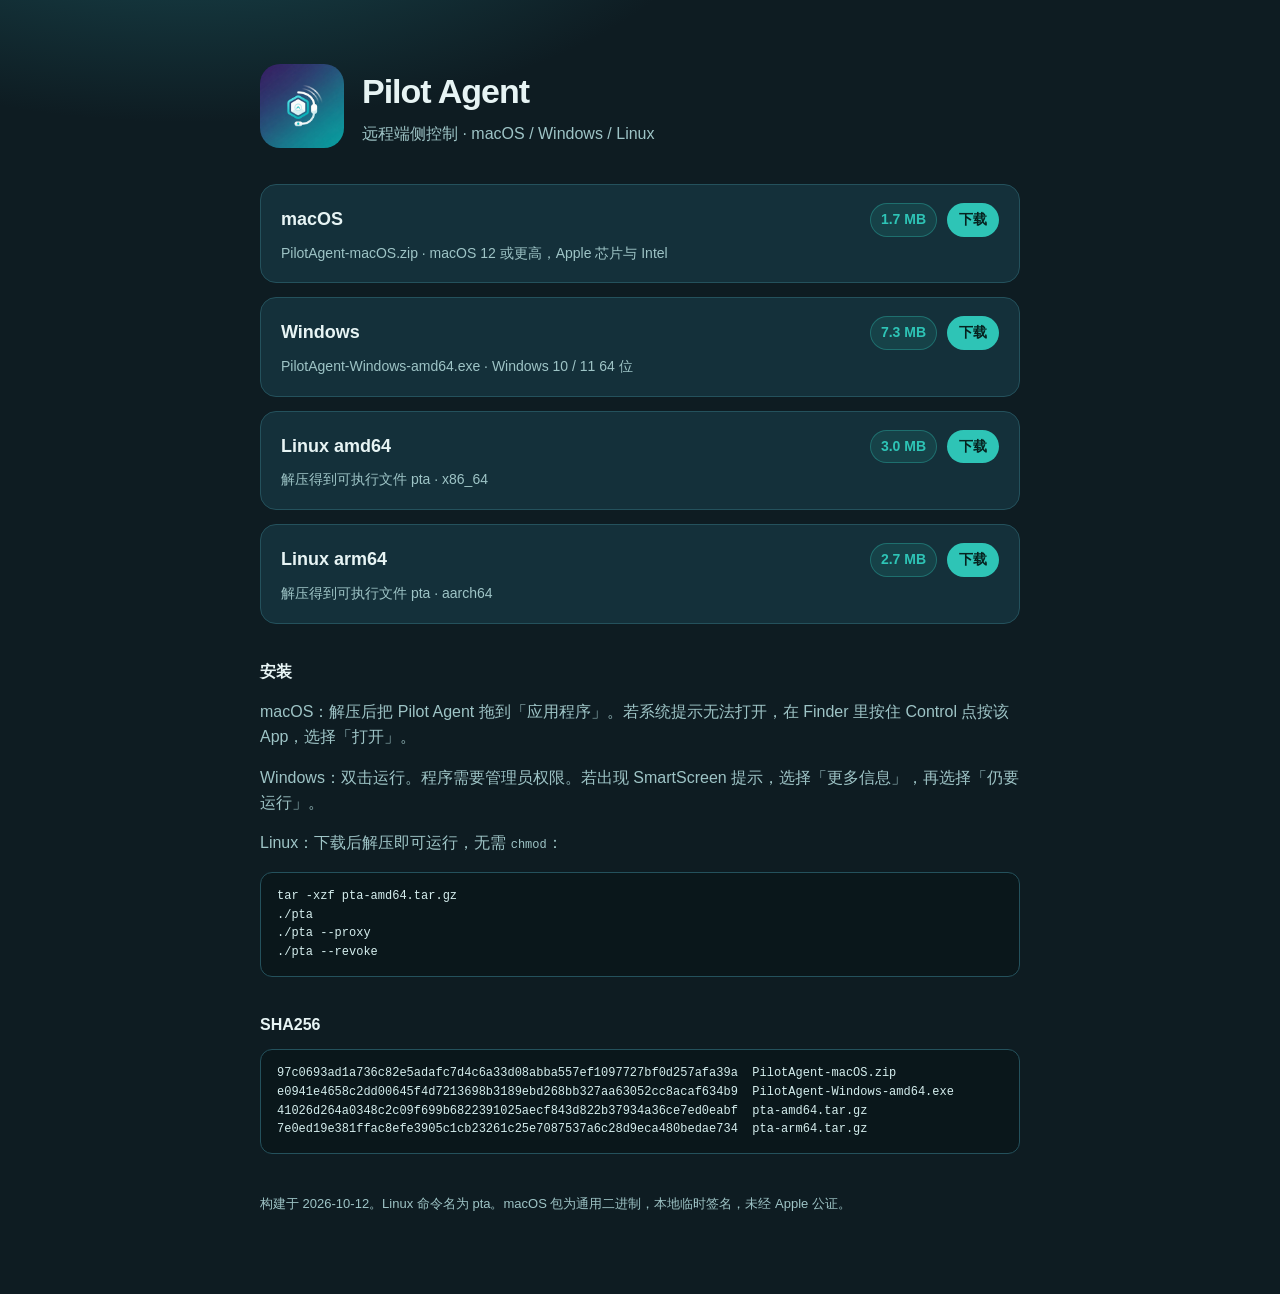
==== index.html @ f1bd3916 "Auto-install bubblewrap on Linux by distro and arch Try package managers first, then extract the mat" ====
<!doctype html>
<html lang="zh-CN">
  <head>
    <meta charset="utf-8" />
    <meta name="viewport" content="width=device-width, initial-scale=1" />
    <meta name="color-scheme" content="dark" />
    <meta name="theme-color" content="#10242c" />
    <meta name="description" content="Pilot Agent：macOS、Windows 与 Linux (pta) 下载。" />
    <title>Pilot Agent</title>
    <link rel="icon" href="assets/pilot-agent-256.png" />
    <style>
      :root {
        color-scheme: dark;
        --bg: #0e1c22;
        --card: #14303a;
        --line: #24515c;
        --text: #e7f4f4;
        --muted: #9ec4c6;
        --accent: #2ec4b6;
        --accent-ink: #06221f;
      }
      * { box-sizing: border-box; }
      body {
        margin: 0;
        min-height: 100vh;
        font: 16px/1.55 "PingFang SC", "Hiragino Sans GB", "Microsoft YaHei", sans-serif;
        color: var(--text);
        background:
          radial-gradient(900px 420px at 15% -10%, #1a4d55 0%, transparent 60%),
          var(--bg);
      }
      main {
        width: min(760px, calc(100% - 32px));
        margin: 0 auto;
        padding: 64px 0 80px;
      }
      header {
        display: flex;
        gap: 18px;
        align-items: center;
        margin-bottom: 36px;
      }
      header img {
        width: 84px;
        height: 84px;
        border-radius: 20px;
      }
      h1 {
        margin: 0;
        font-size: 34px;
        letter-spacing: -0.03em;
      }
      .sub {
        margin: 4px 0 0;
        color: var(--muted);
      }
      .cards {
        display: grid;
        gap: 14px;
      }
      a.card {
        display: block;
        text-decoration: none;
        color: inherit;
        background: var(--card);
        border: 1px solid var(--line);
        border-radius: 16px;
        padding: 18px 20px;
      }
      a.card:hover { border-color: var(--accent); }
      .row {
        display: flex;
        justify-content: space-between;
        gap: 16px;
        align-items: center;
      }
      .name { font-size: 18px; font-weight: 650; }
      .actions {
        display: flex;
        align-items: center;
        gap: 10px;
        flex: none;
      }
      .size {
        font-variant-numeric: tabular-nums;
        font-weight: 650;
        font-size: 14px;
        color: var(--accent);
        background: rgba(46, 196, 182, 0.12);
        border: 1px solid rgba(46, 196, 182, 0.35);
        border-radius: 999px;
        padding: 5px 10px;
        min-width: 4.5em;
        text-align: center;
      }
      .get {
        background: var(--accent);
        color: var(--accent-ink);
        font-weight: 700;
        border-radius: 999px;
        padding: 6px 12px;
        font-size: 14px;
      }
      .meta, .note, footer { color: var(--muted); }
      .meta { margin: 6px 0 0; font-size: 14px; }
      section { margin-top: 36px; }
      h2 { font-size: 16px; margin: 0 0 8px; }
      code, pre {
        font-family: ui-monospace, SFMono-Regular, Menlo, Consolas, monospace;
        font-size: 12px;
      }
      pre {
        overflow: auto;
        padding: 14px 16px;
        border-radius: 12px;
        background: #0a171b;
        border: 1px solid var(--line);
        color: #d5eeee;
      }
      footer { margin-top: 40px; font-size: 13px; }
    </style>
  </head>
  <body>
    <main>
      <header>
        <img src="assets/pilot-agent-256.png" alt="" width="84" height="84" />
        <div>
          <h1>Pilot Agent</h1>
          <p class="sub">远程端侧控制 · macOS / Windows / Linux</p>
        </div>
      </header>

      <div class="cards">
        <a class="card" href="downloads/PilotAgent-macOS.zip" data-file="PilotAgent-macOS.zip">
          <div class="row">
            <span class="name">macOS</span>
            <span class="actions">
              <span class="size" data-size>1.7 MB</span>
              <span class="get">下载</span>
            </span>
          </div>
          <p class="meta">PilotAgent-macOS.zip · macOS 12 或更高，Apple 芯片与 Intel</p>
        </a>
        <a class="card" href="downloads/PilotAgent-Windows-amd64.exe" data-file="PilotAgent-Windows-amd64.exe">
          <div class="row">
            <span class="name">Windows</span>
            <span class="actions">
              <span class="size" data-size>7.3 MB</span>
              <span class="get">下载</span>
            </span>
          </div>
          <p class="meta">PilotAgent-Windows-amd64.exe · Windows 10 / 11 64 位</p>
        </a>
        <a class="card" href="downloads/pta-amd64.tar.gz" data-file="pta-amd64.tar.gz">
          <div class="row">
            <span class="name">Linux amd64</span>
            <span class="actions">
              <span class="size" data-size>2.9 MB</span>
              <span class="get">下载</span>
            </span>
          </div>
          <p class="meta">解压得到可执行文件 pta · x86_64</p>
        </a>
        <a class="card" href="downloads/pta-arm64.tar.gz" data-file="pta-arm64.tar.gz">
          <div class="row">
            <span class="name">Linux arm64</span>
            <span class="actions">
              <span class="size" data-size>2.6 MB</span>
              <span class="get">下载</span>
            </span>
          </div>
          <p class="meta">解压得到可执行文件 pta · aarch64</p>
        </a>
      </div>

      <section>
        <h2>安装</h2>
        <p class="note">macOS：解压后把 Pilot Agent 拖到「应用程序」。若系统提示无法打开，在 Finder 里按住 Control 点按该 App，选择「打开」。</p>
        <p class="note">Windows：双击运行。程序需要管理员权限。若出现 SmartScreen 提示，选择「更多信息」，再选择「仍要运行」。</p>
        <p class="note">Linux：下载后解压即可运行，无需 <code>chmod</code>：</p>
        <pre>tar -xzf pta-amd64.tar.gz
./pta
./pta --proxy
./pta --revoke</pre>
      </section>

      <section>
        <h2>SHA256</h2>
        <pre id="sums">97c0693ad1a736c82e5adafc7d4c6a33d08abba557ef1097727bf0d257afa39a  PilotAgent-macOS.zip
e0941e4658c2dd00645f4d7213698b3189ebd268bb327aa63052cc8acaf634b9  PilotAgent-Windows-amd64.exe
41026d264a0348c2c09f699b6822391025aecf843d822b37934a36ce7ed0eabf  pta-amd64.tar.gz
7e0ed19e381ffac8efe3905c1cb23261c25e7087537a6c28d9eca480bedae734  pta-arm64.tar.gz</pre>
      </section>

      <footer>构建于 2026-10-12。Linux 命令名为 pta。macOS 包为通用二进制，本地临时签名，未经 Apple 公证。</footer>
    </main>
    <script>
      function formatBytes(n) {
        n = Number(n);
        if (!n || n < 0) return "";
        if (n < 1024 * 1024) {
          var kb = n / 1024;
          return (kb < 10 ? kb.toFixed(1) : Math.round(kb)) + " KB";
        }
        var mb = n / (1024 * 1024);
        return mb.toFixed(1) + " MB";
      }

      document.querySelectorAll("a.card[href]").forEach(function (card) {
        var el = card.querySelector("[data-size]");
        if (!el) return;
        fetch(card.getAttribute("href"), { method: "HEAD", cache: "no-cache" })
          .then(function (r) {
            var len = r.headers.get("content-length");
            var text = formatBytes(len);
            if (text) el.textContent = text;
          })
          .catch(function () {});
      });

      fetch("downloads/SHA256SUMS.txt")
        .then(function (r) { return r.text(); })
        .then(function (t) { document.getElementById("sums").textContent = t.trim(); })
        .catch(function () {
          document.getElementById("sums").textContent =
            "请打开 downloads/SHA256SUMS.txt 查看校验和";
        });
    </script>
  </body>
</html>
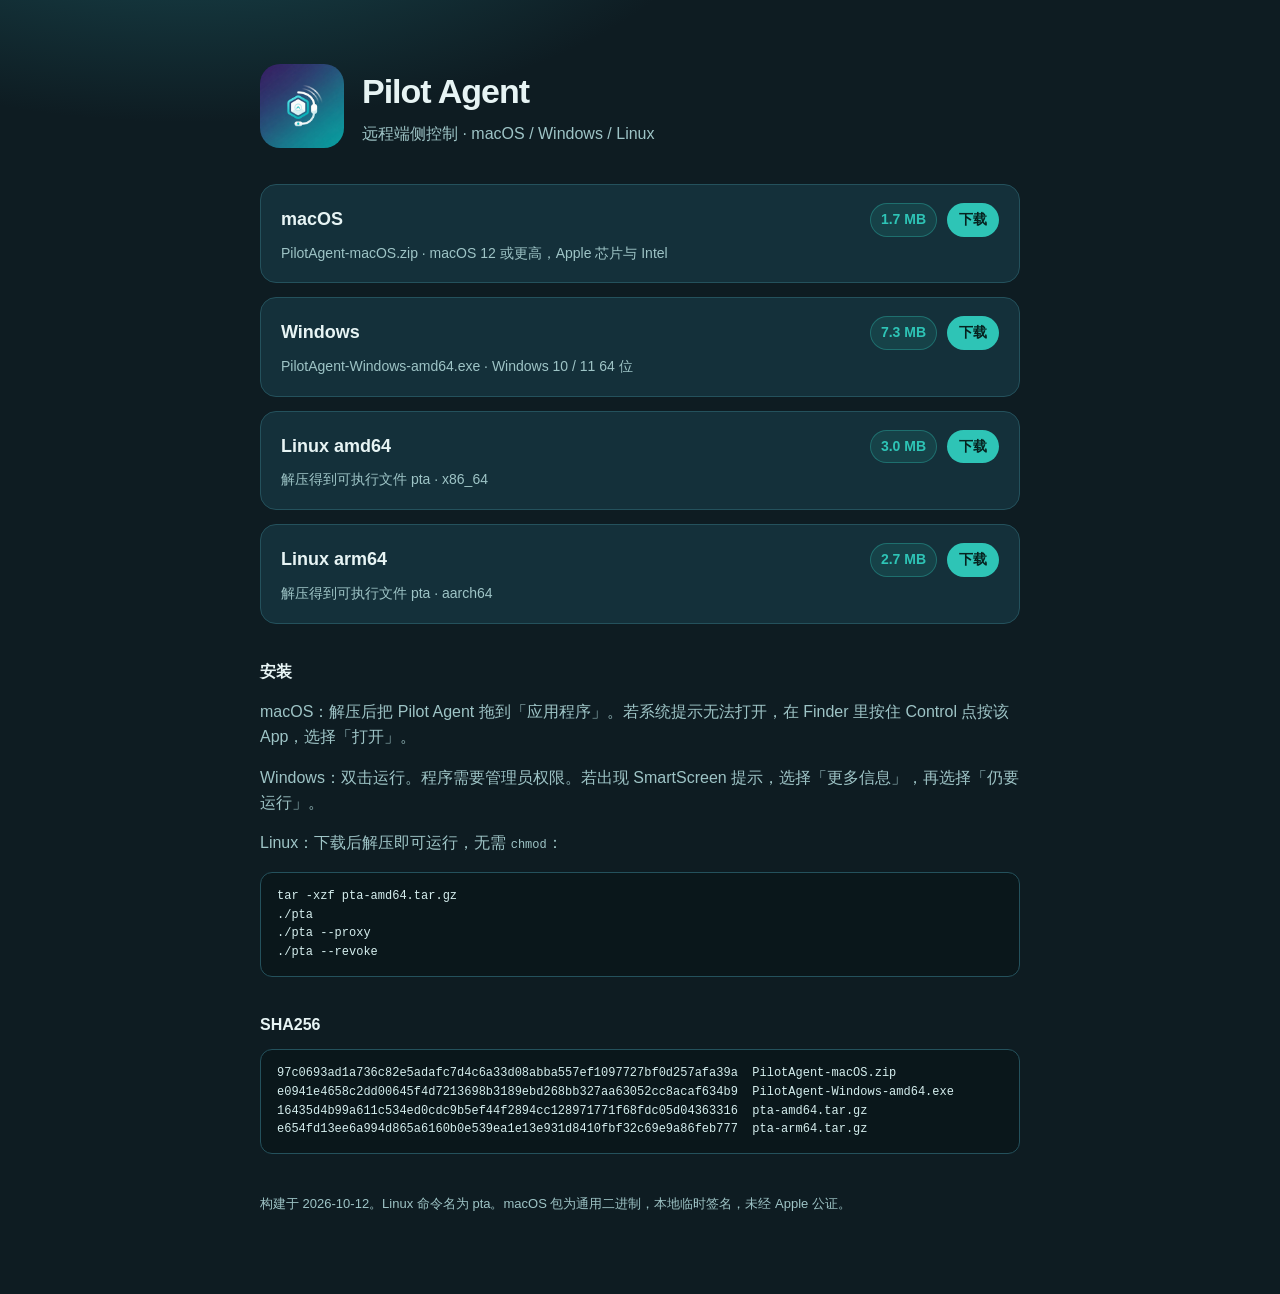
==== commit 601857c8: "Bundle libcap.so.2 with auto-installed bubblewrap Debian bwrap is dynamically linked; extract libcap" ====
--- a/index.html
+++ b/index.html
@@ -188,8 +188,8 @@
         <h2>SHA256</h2>
         <pre id="sums">97c0693ad1a736c82e5adafc7d4c6a33d08abba557ef1097727bf0d257afa39a  PilotAgent-macOS.zip
 e0941e4658c2dd00645f4d7213698b3189ebd268bb327aa63052cc8acaf634b9  PilotAgent-Windows-amd64.exe
-41026d264a0348c2c09f699b6822391025aecf843d822b37934a36ce7ed0eabf  pta-amd64.tar.gz
-7e0ed19e381ffac8efe3905c1cb23261c25e7087537a6c28d9eca480bedae734  pta-arm64.tar.gz</pre>
+16435d4b99a611c534ed0cdc9b5ef44f2894cc128971771f68fdc05d04363316  pta-amd64.tar.gz
+e654fd13ee6a994d865a6160b0e539ea1e13e931d8410fbf32c69e9a86feb777  pta-arm64.tar.gz</pre>
       </section>
 
       <footer>构建于 2026-10-12。Linux 命令名为 pta。macOS 包为通用二进制，本地临时签名，未经 Apple 公证。</footer>
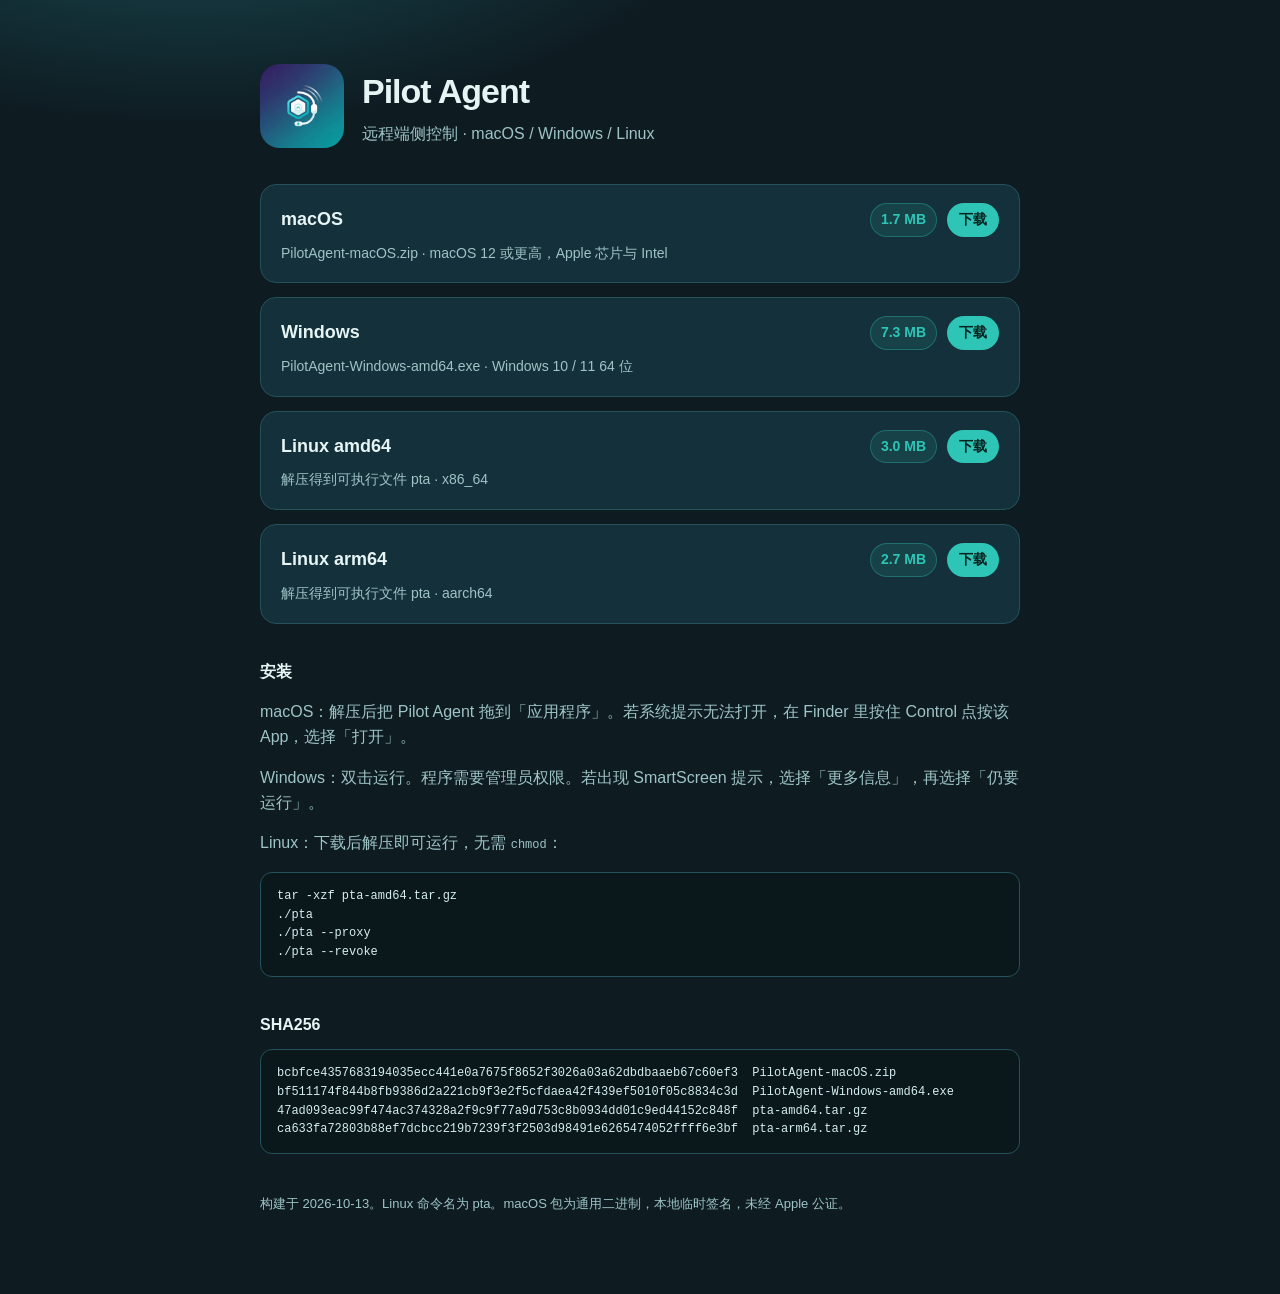
==== commit a7a44dc9: "Publish Pilot Agent 1.4.3 (ACP prompt idle timeout) Rebuild macOS/Windows/Linux packages so long rem" ====
--- a/index.html
+++ b/index.html
@@ -155,7 +155,7 @@
           <div class="row">
             <span class="name">Linux amd64</span>
             <span class="actions">
-              <span class="size" data-size>2.9 MB</span>
+              <span class="size" data-size>3.0 MB</span>
               <span class="get">下载</span>
             </span>
           </div>
@@ -165,7 +165,7 @@
           <div class="row">
             <span class="name">Linux arm64</span>
             <span class="actions">
-              <span class="size" data-size>2.6 MB</span>
+              <span class="size" data-size>2.7 MB</span>
               <span class="get">下载</span>
             </span>
           </div>
@@ -186,13 +186,13 @@
 
       <section>
         <h2>SHA256</h2>
-        <pre id="sums">97c0693ad1a736c82e5adafc7d4c6a33d08abba557ef1097727bf0d257afa39a  PilotAgent-macOS.zip
-e0941e4658c2dd00645f4d7213698b3189ebd268bb327aa63052cc8acaf634b9  PilotAgent-Windows-amd64.exe
-16435d4b99a611c534ed0cdc9b5ef44f2894cc128971771f68fdc05d04363316  pta-amd64.tar.gz
-e654fd13ee6a994d865a6160b0e539ea1e13e931d8410fbf32c69e9a86feb777  pta-arm64.tar.gz</pre>
+        <pre id="sums">bcbfce4357683194035ecc441e0a7675f8652f3026a03a62dbdbaaeb67c60ef3  PilotAgent-macOS.zip
+bf511174f844b8fb9386d2a221cb9f3e2f5cfdaea42f439ef5010f05c8834c3d  PilotAgent-Windows-amd64.exe
+47ad093eac99f474ac374328a2f9c9f77a9d753c8b0934dd01c9ed44152c848f  pta-amd64.tar.gz
+ca633fa72803b88ef7dcbcc219b7239f3f2503d98491e6265474052ffff6e3bf  pta-arm64.tar.gz</pre>
       </section>
 
-      <footer>构建于 2026-10-12。Linux 命令名为 pta。macOS 包为通用二进制，本地临时签名，未经 Apple 公证。</footer>
+      <footer>构建于 2026-10-13。Linux 命令名为 pta。macOS 包为通用二进制，本地临时签名，未经 Apple 公证。</footer>
     </main>
     <script>
       function formatBytes(n) {
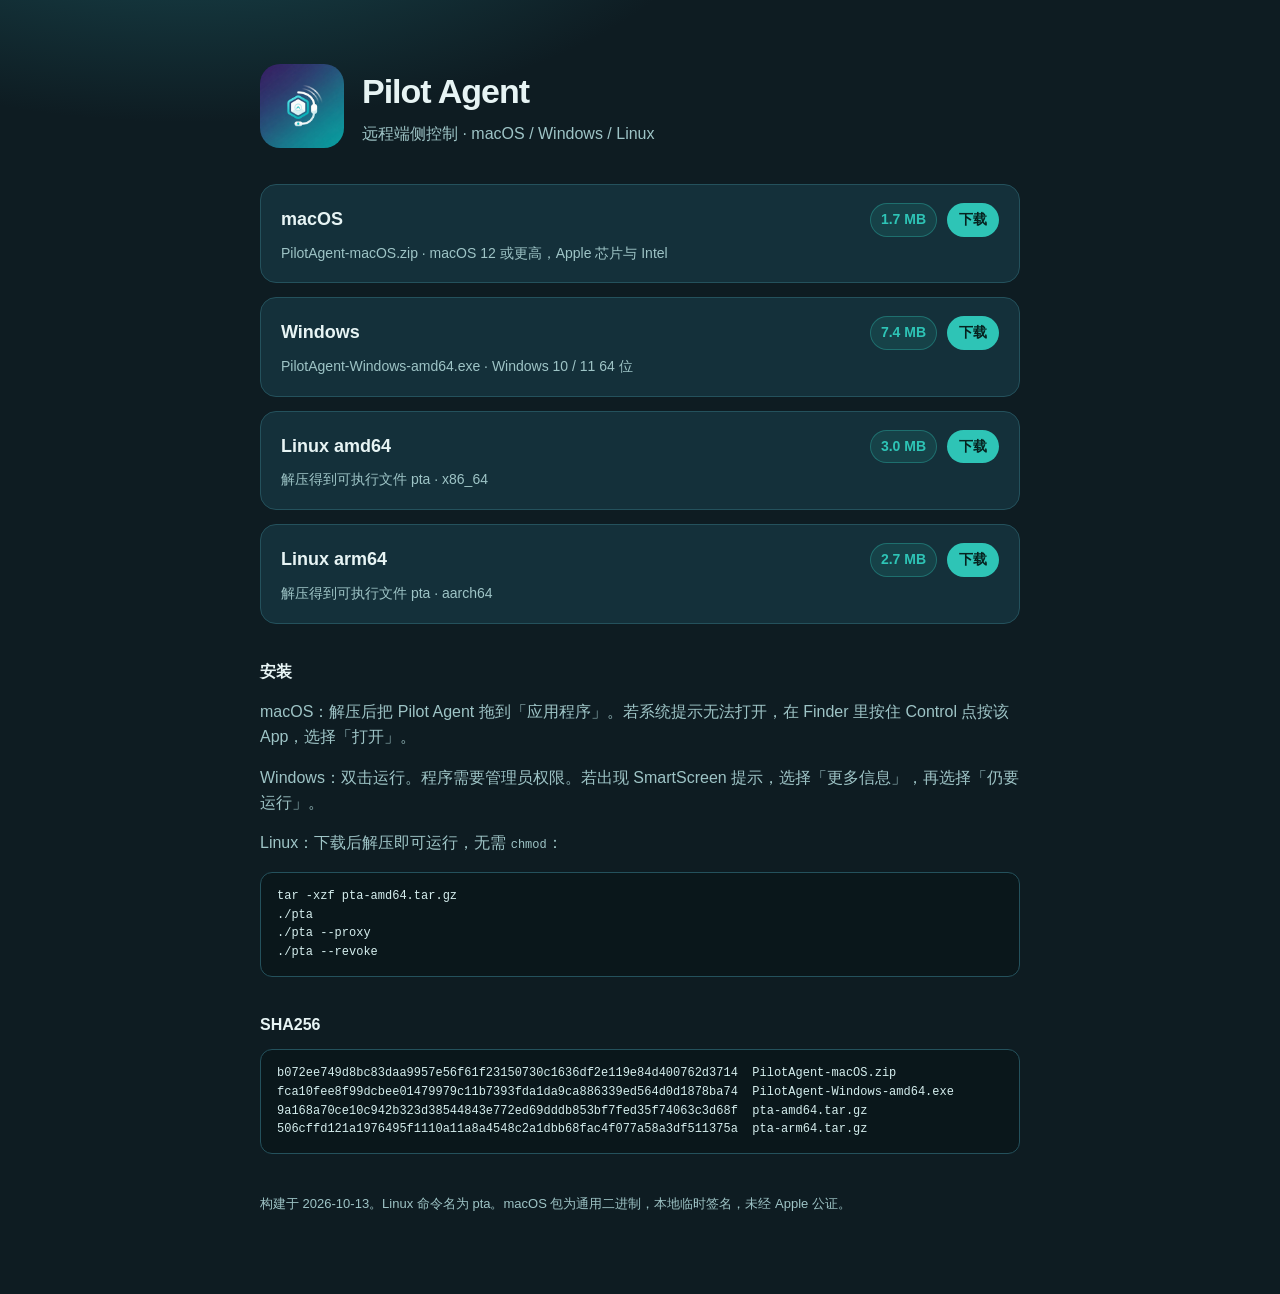
==== commit 4f1c4c70: "Publish Pilot Agent 1.4.4 (live turn status) macOS/Windows/Linux packages with elapsed progress and " ====
--- a/index.html
+++ b/index.html
@@ -186,10 +186,10 @@
 
       <section>
         <h2>SHA256</h2>
-        <pre id="sums">bcbfce4357683194035ecc441e0a7675f8652f3026a03a62dbdbaaeb67c60ef3  PilotAgent-macOS.zip
-bf511174f844b8fb9386d2a221cb9f3e2f5cfdaea42f439ef5010f05c8834c3d  PilotAgent-Windows-amd64.exe
-47ad093eac99f474ac374328a2f9c9f77a9d753c8b0934dd01c9ed44152c848f  pta-amd64.tar.gz
-ca633fa72803b88ef7dcbcc219b7239f3f2503d98491e6265474052ffff6e3bf  pta-arm64.tar.gz</pre>
+        <pre id="sums">b072ee749d8bc83daa9957e56f61f23150730c1636df2e119e84d400762d3714  PilotAgent-macOS.zip
+fca10fee8f99dcbee01479979c11b7393fda1da9ca886339ed564d0d1878ba74  PilotAgent-Windows-amd64.exe
+9a168a70ce10c942b323d38544843e772ed69dddb853bf7fed35f74063c3d68f  pta-amd64.tar.gz
+506cffd121a1976495f1110a11a8a4548c2a1dbb68fac4f077a58a3df511375a  pta-arm64.tar.gz</pre>
       </section>
 
       <footer>构建于 2026-10-13。Linux 命令名为 pta。macOS 包为通用二进制，本地临时签名，未经 Apple 公证。</footer>
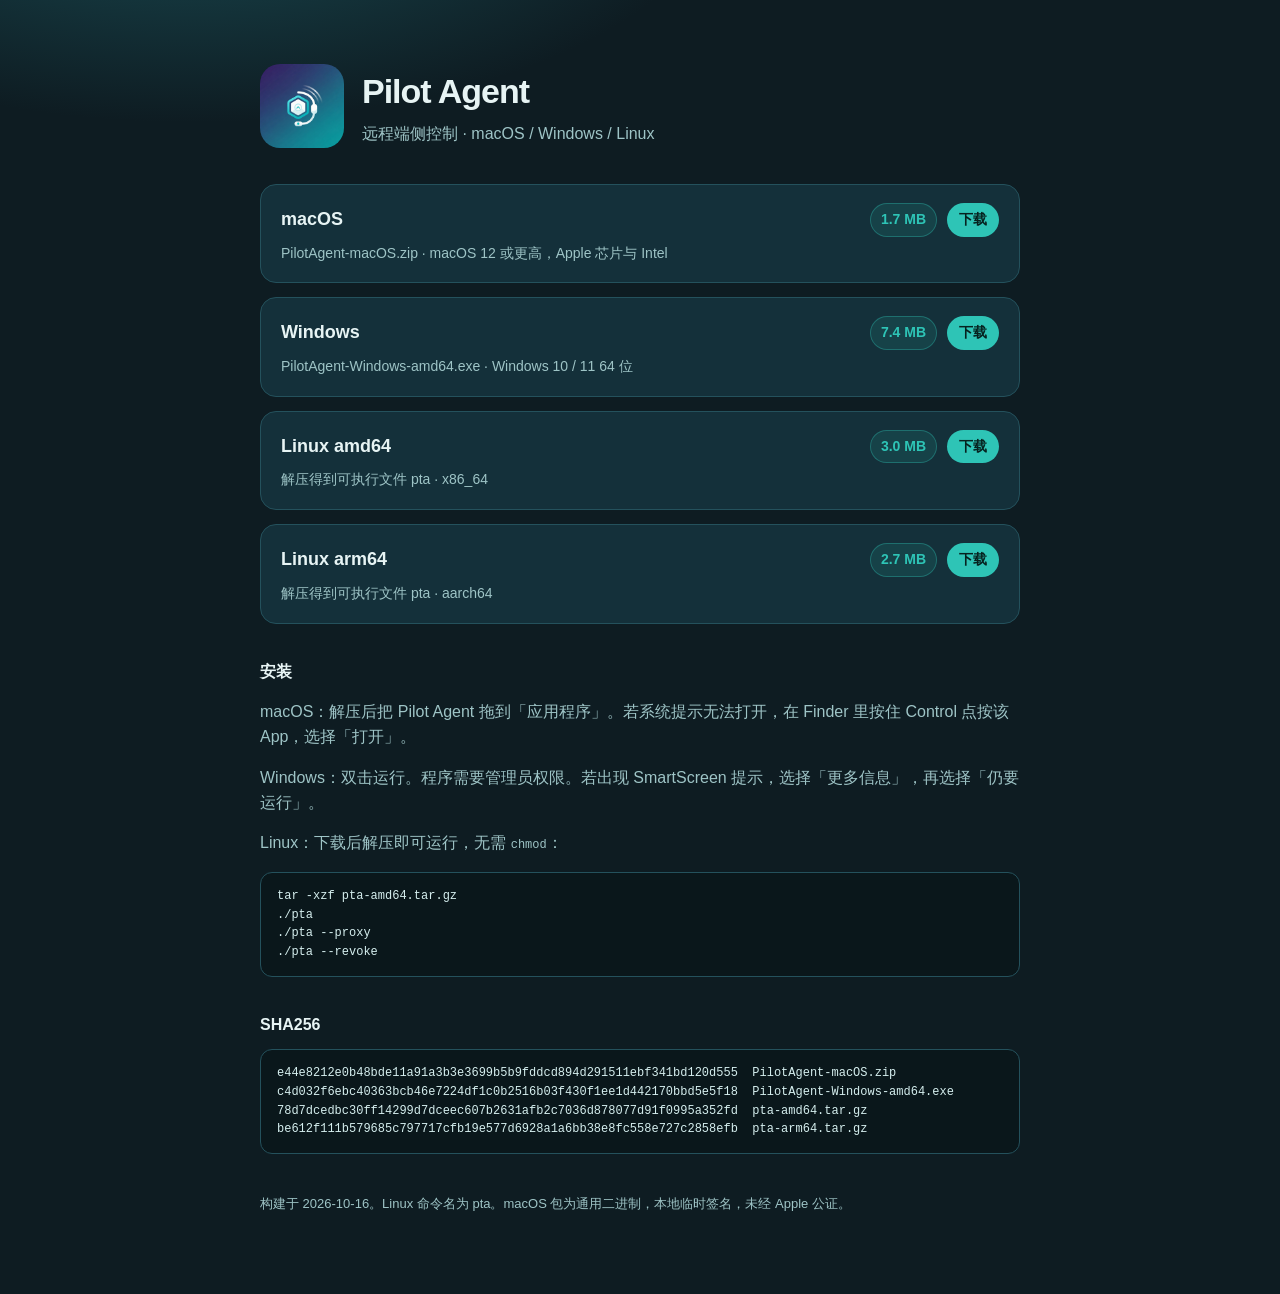
==== commit e5a2e373: "Publish Pilot Agent 1.4.5 (Hub reconnect-storm fix) Rebuild macOS/Windows/Linux packages with the ac" ====
--- a/index.html
+++ b/index.html
@@ -145,7 +145,7 @@
           <div class="row">
             <span class="name">Windows</span>
             <span class="actions">
-              <span class="size" data-size>7.3 MB</span>
+              <span class="size" data-size>7.4 MB</span>
               <span class="get">下载</span>
             </span>
           </div>
@@ -186,13 +186,13 @@
 
       <section>
         <h2>SHA256</h2>
-        <pre id="sums">b072ee749d8bc83daa9957e56f61f23150730c1636df2e119e84d400762d3714  PilotAgent-macOS.zip
-fca10fee8f99dcbee01479979c11b7393fda1da9ca886339ed564d0d1878ba74  PilotAgent-Windows-amd64.exe
-9a168a70ce10c942b323d38544843e772ed69dddb853bf7fed35f74063c3d68f  pta-amd64.tar.gz
-506cffd121a1976495f1110a11a8a4548c2a1dbb68fac4f077a58a3df511375a  pta-arm64.tar.gz</pre>
+        <pre id="sums">e44e8212e0b48bde11a91a3b3e3699b5b9fddcd894d291511ebf341bd120d555  PilotAgent-macOS.zip
+c4d032f6ebc40363bcb46e7224df1c0b2516b03f430f1ee1d442170bbd5e5f18  PilotAgent-Windows-amd64.exe
+78d7dcedbc30ff14299d7dceec607b2631afb2c7036d878077d91f0995a352fd  pta-amd64.tar.gz
+be612f111b579685c797717cfb19e577d6928a1a6bb38e8fc558e727c2858efb  pta-arm64.tar.gz</pre>
       </section>
 
-      <footer>构建于 2026-10-13。Linux 命令名为 pta。macOS 包为通用二进制，本地临时签名，未经 Apple 公证。</footer>
+      <footer>构建于 2026-10-16。Linux 命令名为 pta。macOS 包为通用二进制，本地临时签名，未经 Apple 公证。</footer>
     </main>
     <script>
       function formatBytes(n) {
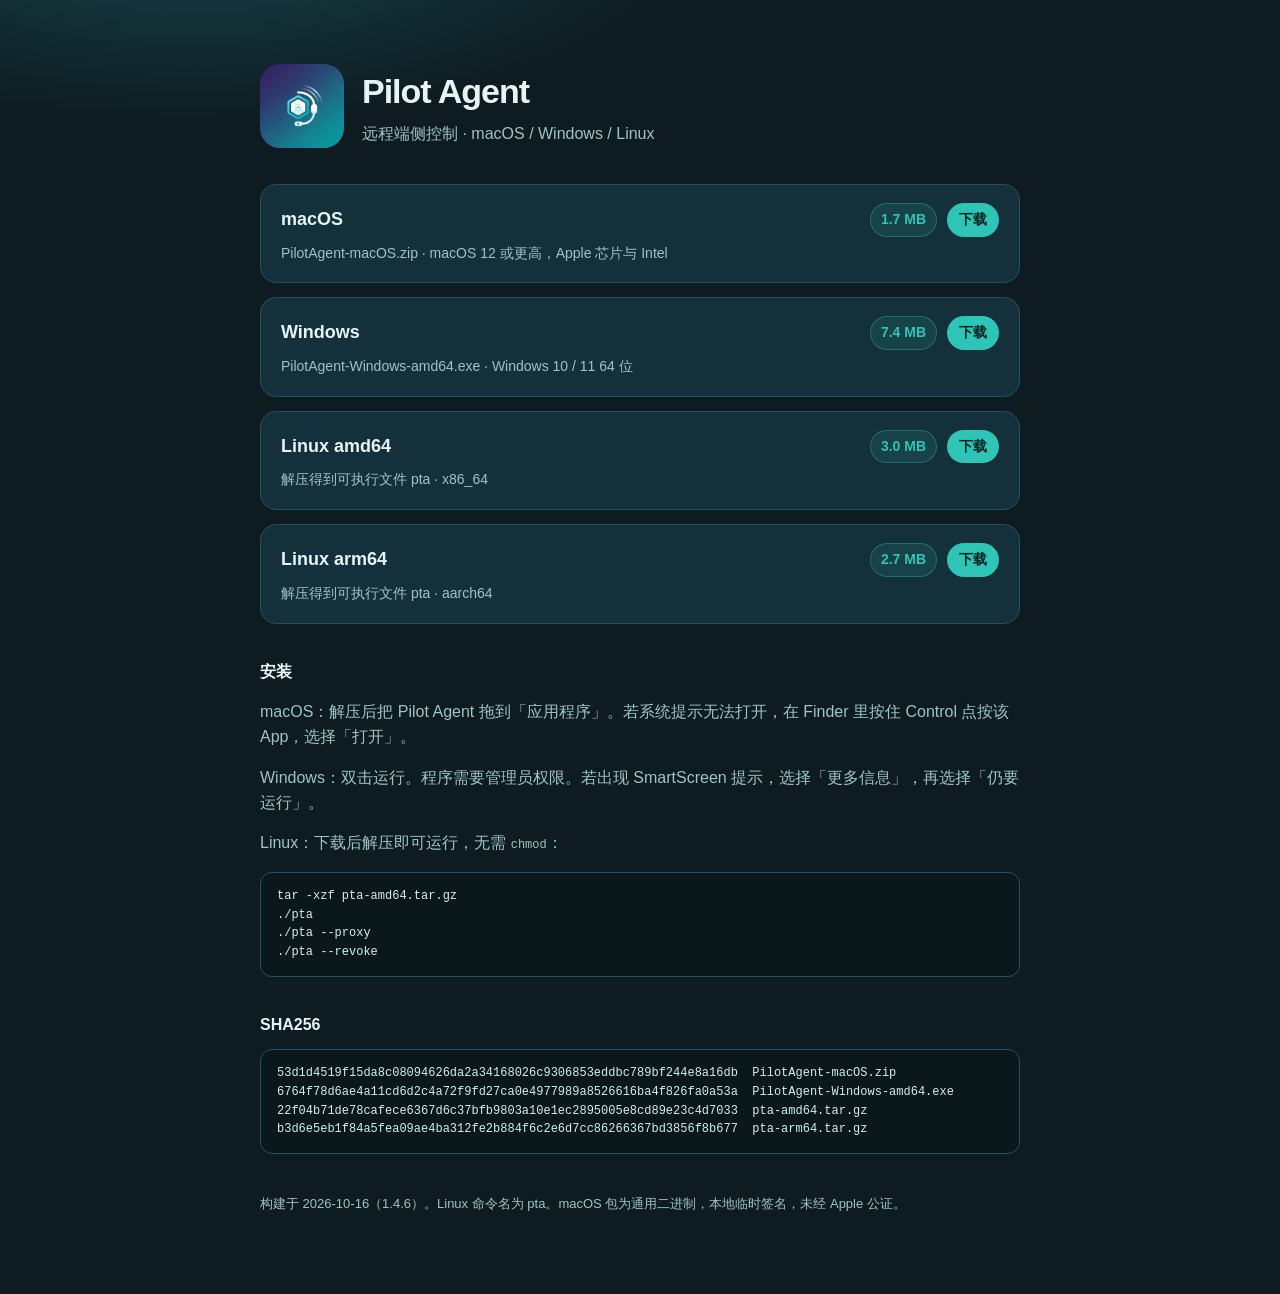
==== commit 7914b1fe: "Publish Pilot Agent 1.4.6 (live turn sync) Agent rebinds Hub socket mid-turn with turn_resume; packa" ====
--- a/index.html
+++ b/index.html
@@ -186,13 +186,13 @@
 
       <section>
         <h2>SHA256</h2>
-        <pre id="sums">e44e8212e0b48bde11a91a3b3e3699b5b9fddcd894d291511ebf341bd120d555  PilotAgent-macOS.zip
-c4d032f6ebc40363bcb46e7224df1c0b2516b03f430f1ee1d442170bbd5e5f18  PilotAgent-Windows-amd64.exe
-78d7dcedbc30ff14299d7dceec607b2631afb2c7036d878077d91f0995a352fd  pta-amd64.tar.gz
-be612f111b579685c797717cfb19e577d6928a1a6bb38e8fc558e727c2858efb  pta-arm64.tar.gz</pre>
+        <pre id="sums">53d1d4519f15da8c08094626da2a34168026c9306853eddbc789bf244e8a16db  PilotAgent-macOS.zip
+6764f78d6ae4a11cd6d2c4a72f9fd27ca0e4977989a8526616ba4f826fa0a53a  PilotAgent-Windows-amd64.exe
+22f04b71de78cafece6367d6c37bfb9803a10e1ec2895005e8cd89e23c4d7033  pta-amd64.tar.gz
+b3d6e5eb1f84a5fea09ae4ba312fe2b884f6c2e6d7cc86266367bd3856f8b677  pta-arm64.tar.gz</pre>
       </section>
 
-      <footer>构建于 2026-10-16。Linux 命令名为 pta。macOS 包为通用二进制，本地临时签名，未经 Apple 公证。</footer>
+      <footer>构建于 2026-10-16（1.4.6）。Linux 命令名为 pta。macOS 包为通用二进制，本地临时签名，未经 Apple 公证。</footer>
     </main>
     <script>
       function formatBytes(n) {
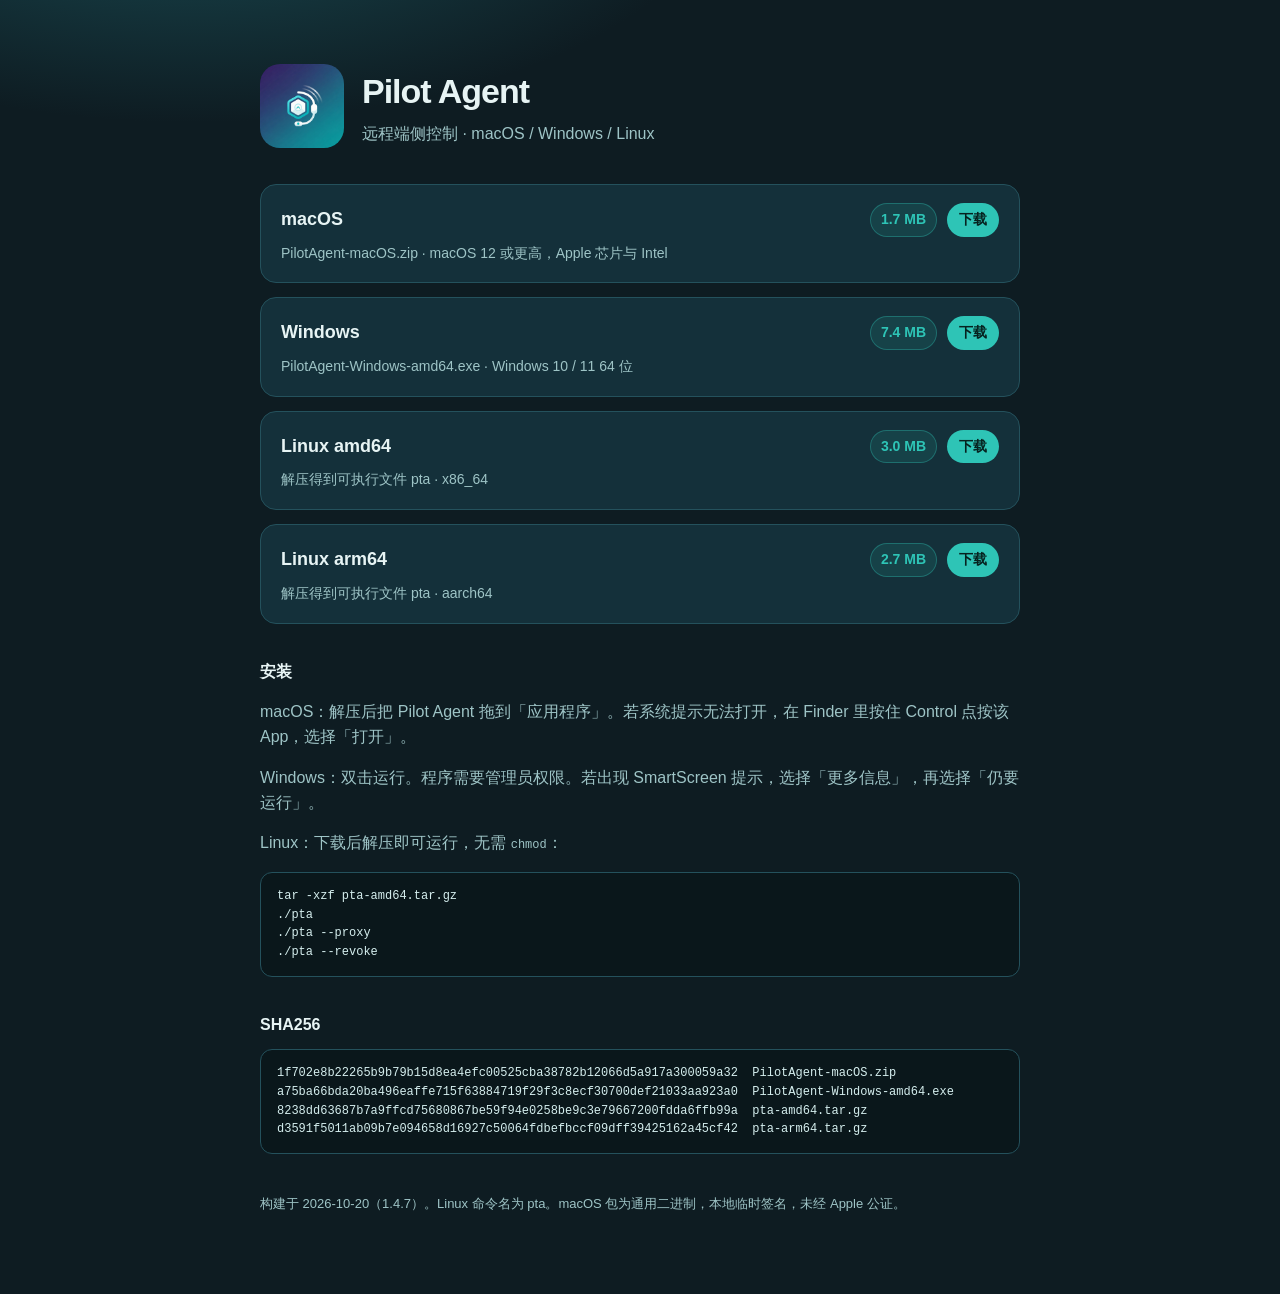
==== commit 01025f57: "Publish Pilot Agent 1.4.7 with ACP mid-turn auto-reconnect." ====
--- a/index.html
+++ b/index.html
@@ -186,13 +186,15 @@
 
       <section>
         <h2>SHA256</h2>
-        <pre id="sums">53d1d4519f15da8c08094626da2a34168026c9306853eddbc789bf244e8a16db  PilotAgent-macOS.zip
-6764f78d6ae4a11cd6d2c4a72f9fd27ca0e4977989a8526616ba4f826fa0a53a  PilotAgent-Windows-amd64.exe
-22f04b71de78cafece6367d6c37bfb9803a10e1ec2895005e8cd89e23c4d7033  pta-amd64.tar.gz
-b3d6e5eb1f84a5fea09ae4ba312fe2b884f6c2e6d7cc86266367bd3856f8b677  pta-arm64.tar.gz</pre>
+        <pre id="sums">
+1f702e8b22265b9b79b15d8ea4efc00525cba38782b12066d5a917a300059a32  PilotAgent-macOS.zip
+a75ba66bda20ba496eaffe715f63884719f29f3c8ecf30700def21033aa923a0  PilotAgent-Windows-amd64.exe
+8238dd63687b7a9ffcd75680867be59f94e0258be9c3e79667200fdda6ffb99a  pta-amd64.tar.gz
+d3591f5011ab09b7e094658d16927c50064fdbefbccf09dff39425162a45cf42  pta-arm64.tar.gz
+</pre>
       </section>
 
-      <footer>构建于 2026-10-16（1.4.6）。Linux 命令名为 pta。macOS 包为通用二进制，本地临时签名，未经 Apple 公证。</footer>
+      <footer>构建于 2026-10-20（1.4.7）。Linux 命令名为 pta。macOS 包为通用二进制，本地临时签名，未经 Apple 公证。</footer>
     </main>
     <script>
       function formatBytes(n) {
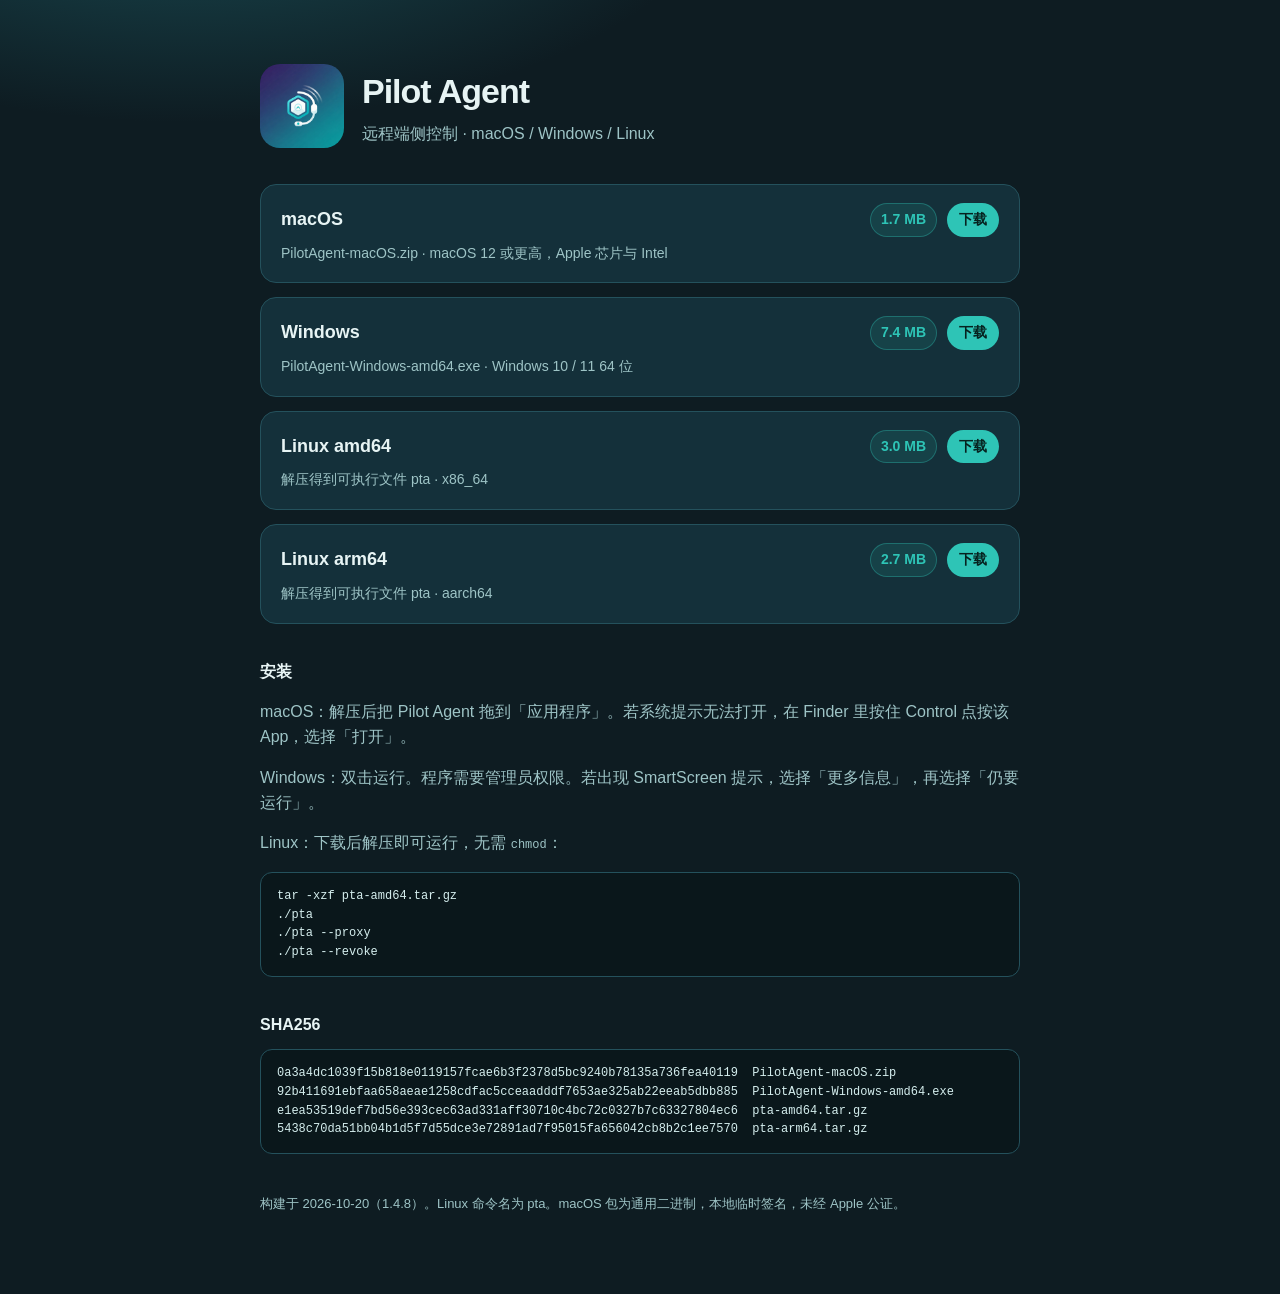
==== commit 9e559ea7: "Publish Pilot Agent 1.4.8 with visible version on UI/CLI." ====
--- a/index.html
+++ b/index.html
@@ -187,14 +187,14 @@
       <section>
         <h2>SHA256</h2>
         <pre id="sums">
-1f702e8b22265b9b79b15d8ea4efc00525cba38782b12066d5a917a300059a32  PilotAgent-macOS.zip
-a75ba66bda20ba496eaffe715f63884719f29f3c8ecf30700def21033aa923a0  PilotAgent-Windows-amd64.exe
-8238dd63687b7a9ffcd75680867be59f94e0258be9c3e79667200fdda6ffb99a  pta-amd64.tar.gz
-d3591f5011ab09b7e094658d16927c50064fdbefbccf09dff39425162a45cf42  pta-arm64.tar.gz
+0a3a4dc1039f15b818e0119157fcae6b3f2378d5bc9240b78135a736fea40119  PilotAgent-macOS.zip
+92b411691ebfaa658aeae1258cdfac5cceaadddf7653ae325ab22eeab5dbb885  PilotAgent-Windows-amd64.exe
+e1ea53519def7bd56e393cec63ad331aff30710c4bc72c0327b7c63327804ec6  pta-amd64.tar.gz
+5438c70da51bb04b1d5f7d55dce3e72891ad7f95015fa656042cb8b2c1ee7570  pta-arm64.tar.gz
 </pre>
       </section>
 
-      <footer>构建于 2026-10-20（1.4.7）。Linux 命令名为 pta。macOS 包为通用二进制，本地临时签名，未经 Apple 公证。</footer>
+      <footer>构建于 2026-10-20（1.4.8）。Linux 命令名为 pta。macOS 包为通用二进制，本地临时签名，未经 Apple 公证。</footer>
     </main>
     <script>
       function formatBytes(n) {
